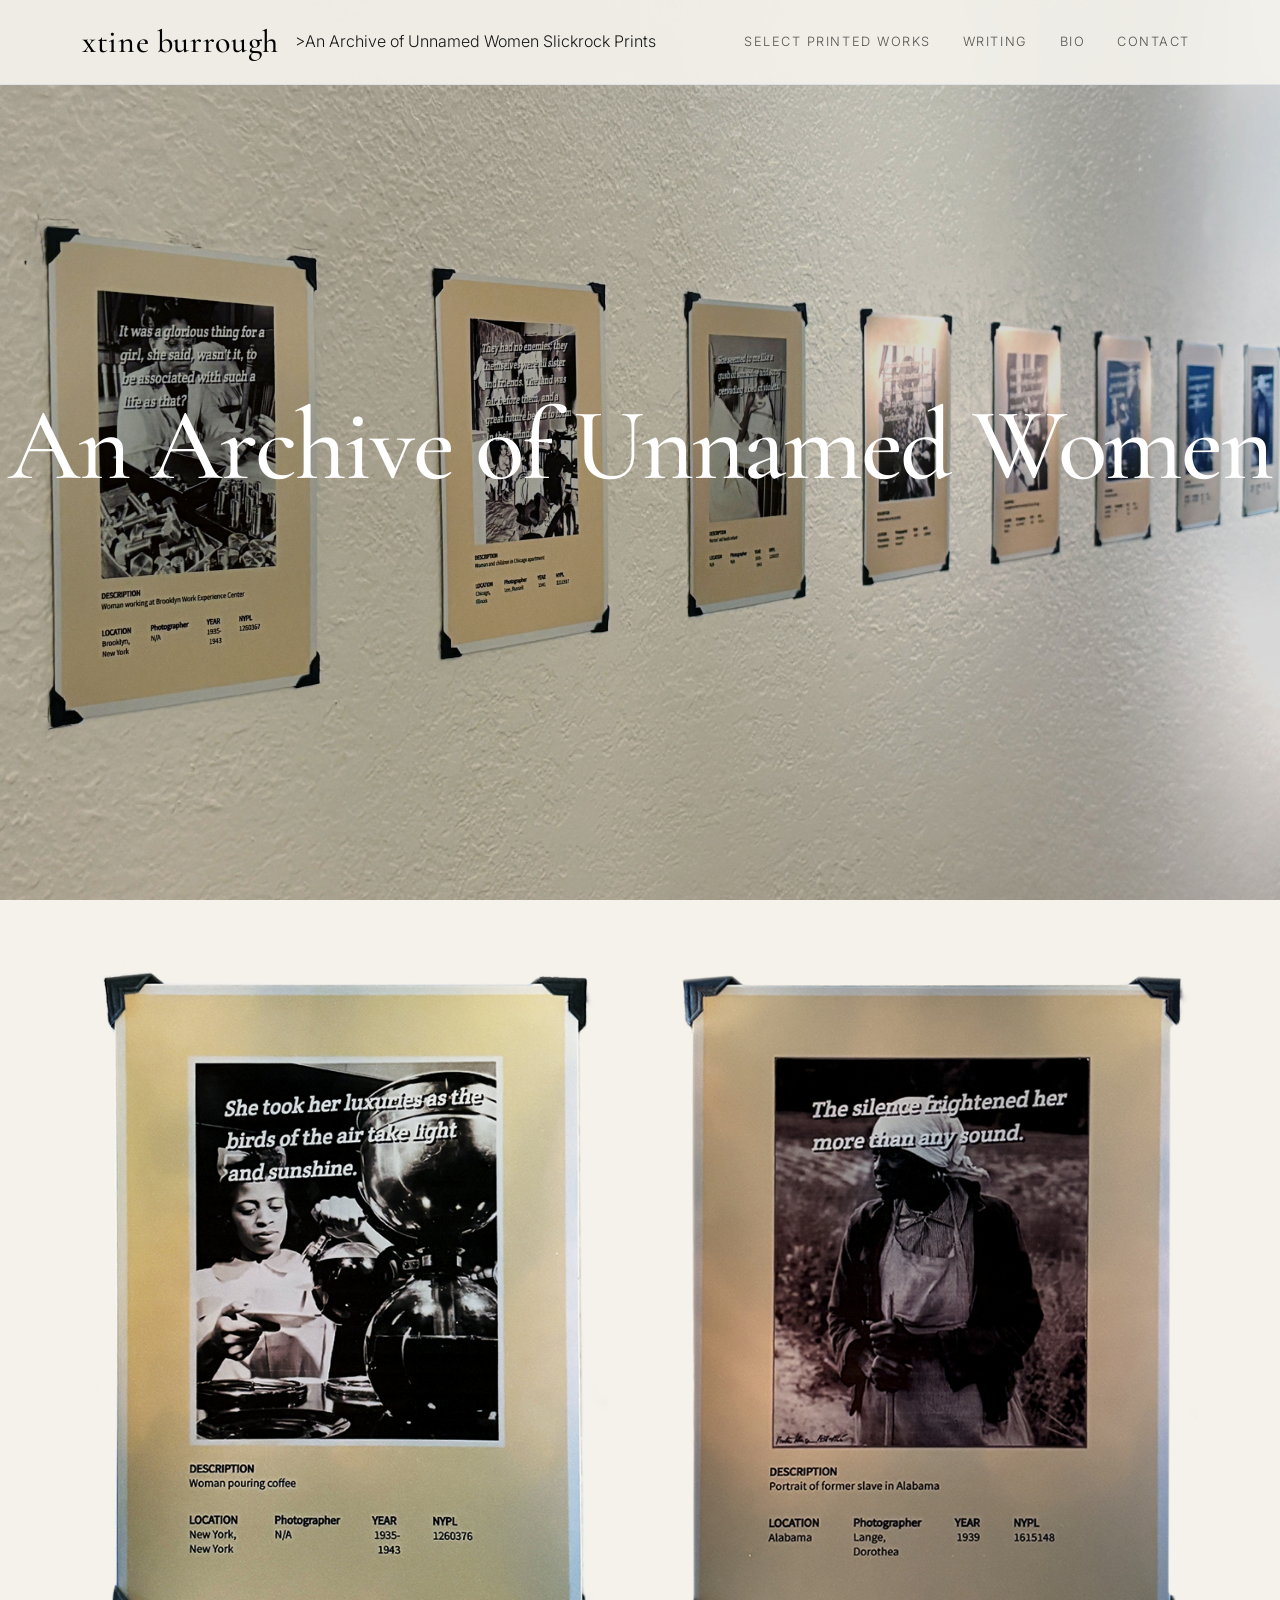
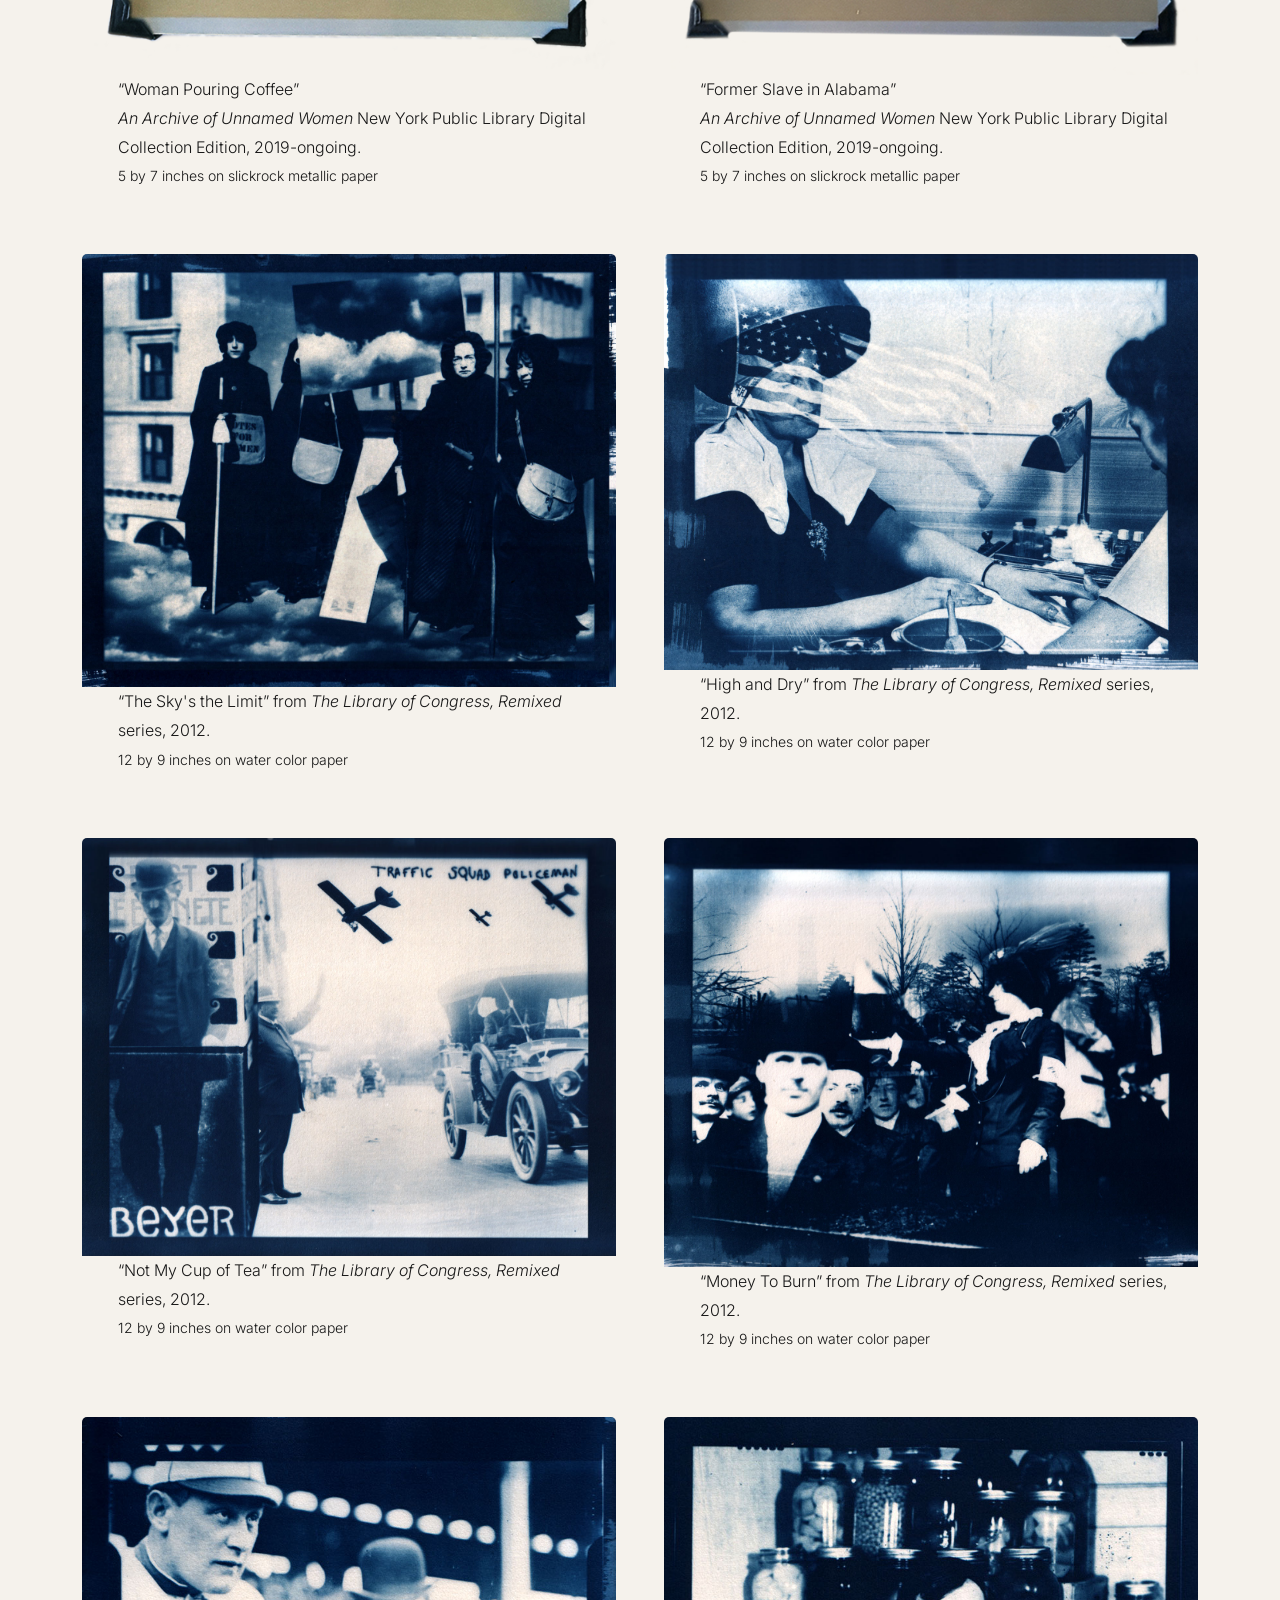
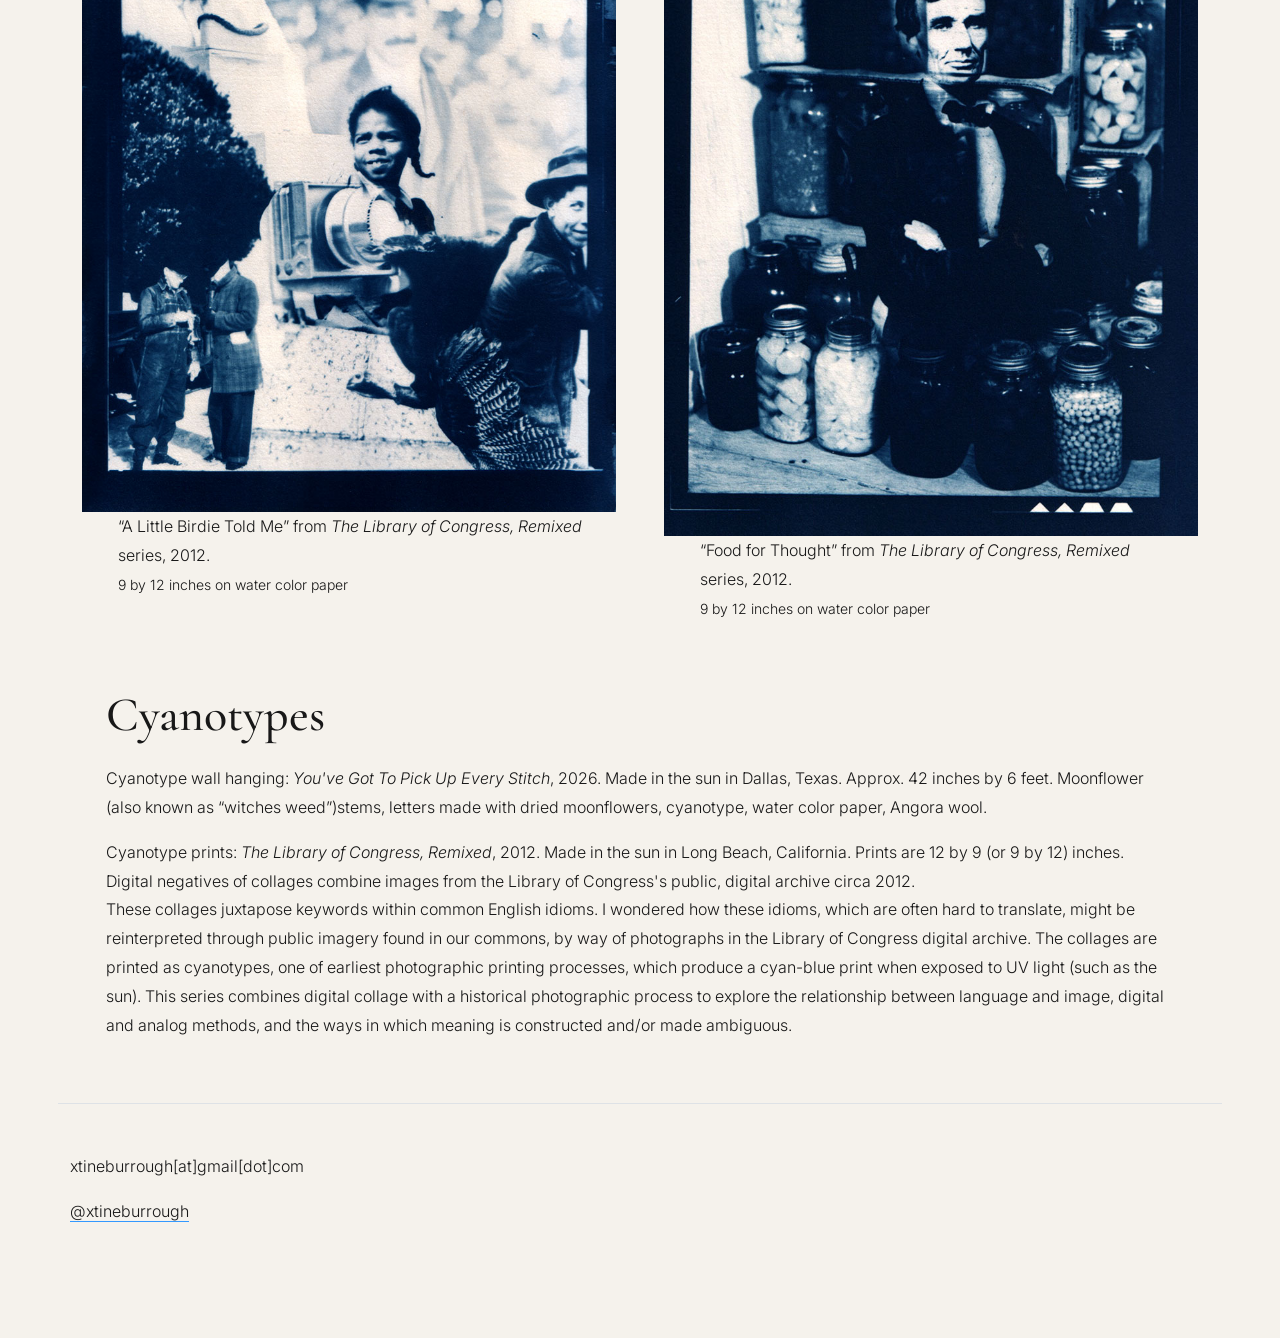
==== archive-unnamed.html @ 9125683d "updated tarot page" ====
<!doctype html>
<html lang="en">

<head>
  <meta charset="UTF-8" />
  <meta name="viewport" content="width=device-width, initial-scale=1.0" />
  <title>xtine burrough</title>
  <link href="https://cdn.jsdelivr.net/npm/bootstrap@5.3.3/dist/css/bootstrap.min.css" rel="stylesheet" />
  <link rel="preconnect" href="https://fonts.googleapis.com" />
  <link rel="preconnect" href="https://fonts.gstatic.com" crossorigin />
  <link
    href="https://fonts.googleapis.com/css2?family=Cormorant+Garamond:wght@400;500;600&family=Inter:wght@300;400;500;600&display=swap"
    rel="stylesheet" />
  <link rel="stylesheet" href="styles.css" />
  <style>
    .card-body p {
      margin: -1rem 1.5rem 0 2.25rem;
    }
  </style>
</head>

<body>
  <nav class="navbar navbar-expand-lg bg-white border-bottom fixed-top">
    <div class="container">
      <a class="navbar-brand" href="index.html">xtine burrough</a> >An Archive of Unnamed Women Slickrock Prints
      <button class="navbar-toggler" type="button" data-bs-toggle="collapse" data-bs-target="#mainNav">
        <span class="navbar-toggler-icon"></span>
      </button>
      <div class="collapse navbar-collapse" id="mainNav">
        <ul class="navbar-nav ms-auto">
          <li class="nav-item">
            <a class="nav-link" href="index.html#work">Select Printed Works</a>
          </li>
          <li class="nav-item">
            <a class="nav-link" href="index.html#writing">Writing</a>
          </li>
          <li class="nav-item">
            <a class="nav-link" href="index.html#bio">Bio</a>
          </li>
          <li class="nav-item">
            <a class="nav-link" href="index.html#contact">Contact</a>
          </li>
        </ul>
      </div>
    </div>
  </nav>
  <!-- HERO SECTION-->
  <section class="hero">
    <img src="images/archive-unnamedwomen-hero.jpg" alt="Featured Artwork" class="hero-image" />

    <div class="hero-overlay"></div>
    <div class="hero-content">
      <!-- <p class="hero-kicker">Artist x Educator x Author</p> -->

      <h1 class="hero-title">An Archive of Unnamed Women</h1>
    </div>
  </section>

  <!--CARDS/portfolio SECTION-->
  <section id="portfolio" class="container py-5">
    <div class="row g-5">
      <div class="col-md-6"> <!--EACH COL HAS 2 DIVS IN IT SO 3 CLOSINGS AT END-->
        <div class="card">
          <img src="images/archive-unnamed-woman-coffee.png" class="card-img-top img-fluid"
            alt="slickrock metal ink jet print">
          <div class="card-body">
            <p class="card-text">&ldquo;Woman Pouring Coffee&rdquo;
              <br><em>An Archive of Unnamed Women</em> New York Public Library Digital Collection Edition,
              2019-ongoing.<br> <small>5 by 7 inches on slickrock metallic paper</small></p>
          </div>
        </div>
      </div>

      <div class="col-md-6">
        <div class="card">
          <img src="images/archive-unnamed-woman-formerslave.png" class="card-img-top img-fluid"
            alt="slickrock metal ink jet print">
          <div class="card-body">
             <p class="card-text">&ldquo;Former Slave in Alabama&rdquo;
              <br><em>An Archive of Unnamed Women</em> New York Public Library Digital Collection Edition,
              2019-ongoing.<br> <small>5 by 7 inches on slickrock metallic paper</small></p>
          </div>
        </div>
      </div>

      <div class="col-md-6">
        <div class="card">
          <img src="images/cyan-theSkysTheLimit-lg.jpg" class="card-img-top img-fluid"
            alt="cyanotype print digital negatives">
          <div class="card-body">
            <p class="card-text">&ldquo;The Sky&apos;s the Limit&rdquo; from <em>The Library of Congress, Remixed
              </em>series, 2012. <br> <small>12 by 9 inches on water color paper</small></p>
          </div>
        </div>
      </div>

      <div class="col-md-6">
        <div class="card">
          <img src="images/cyan-highAndDry-lg.jpg" class="card-img-top img-fluid"
            alt="cyanotype print digital negatives">
          <div class="card-body">
            <p class="card-text">&ldquo;High and Dry&rdquo; from <em>The Library of Congress, Remixed </em>series, 2012.
              <br> <small>12 by 9 inches on water color paper</small></p>
          </div>
        </div>
      </div>

      <div class="col-md-6">
        <div class="card">
          <img src="images/cyan-notMyCupOfTea-lg.jpg" class="card-img-top img-fluid"
            alt="cyanotype print digital negatives">
          <div class="card-body">
            <p class="card-text">&ldquo;Not My Cup of Tea&rdquo; from <em>The Library of Congress, Remixed </em>series,
              2012. <br> <small>12 by 9 inches on water color paper</small></p>
          </div>
        </div>
      </div>

      <div class="col-md-6">
        <div class="card">
          <img src="images/cyan-moneyToBurn-lg.jpg" class="card-img-top img-fluid"
            alt="cyanotype print digital negatives">
          <div class="card-body">
            <p class="card-text">&ldquo;Money To Burn&rdquo; from <em>The Library of Congress, Remixed </em>series,
              2012. <br> <small>12 by 9 inches on water color paper</small></p>
          </div>
        </div>
      </div>

      <div class="col-md-6">
        <div class="card">
          <img src="images/cyan-aLittleBirdieToldMe-lg.jpg" class="card-img-top img-fluid"
            alt="cyanotype print digital negatives">
          <div class="card-body">
            <p class="card-text">&ldquo;A Little Birdie Told Me&rdquo; from <em>The Library of Congress, Remixed
              </em>series, 2012. <br> <small>9 by 12 inches on water color paper</small></p>
          </div>
        </div>
      </div>

      <div class="col-md-6">
        <div class="card">
          <img src="images/cyan-foodForThought-lg.jpg" class="card-img-top img-fluid"
            alt="cyanotype print digital negatives">
          <div class="card-body">
            <p class="card-text">&ldquo;Food for Thought&rdquo; from <em>The Library of Congress, Remixed </em>series,
              2012. <br> <small>9 by 12 inches on water color paper</small></p>
          </div>
        </div>
      </div>

      <section id="about" class="container p-5">
        <h2>Cyanotypes</h2>
        <p>
          Cyanotype wall hanging: <em>You've Got To Pick Up Every Stitch</em>, 2026. Made in the sun in Dallas, Texas.
          Approx. 42 inches by 6 feet. Moonflower (also known as &ldquo;witches weed&rdquo;)stems, letters made with dried
          moonflowers, cyanotype, water color paper, Angora wool.
        </p>

        <p>Cyanotype prints: <em>The Library of Congress, Remixed</em>, 2012. Made in the sun in Long Beach, California.
          Prints are 12 by 9 (or 9 by 12) inches. Digital negatives of collages combine images from the Library of Congress&apos;s
          public, digital archive circa 2012.<br>
          These collages juxtapose keywords within common English idioms. I wondered how these
          idioms, which are often hard to translate,
          might be reinterpreted through public imagery found in our commons, by way of photographs in the Library of Congress digital archive.
          The collages are printed as cyanotypes, one of earliest photographic printing processes, which produce a cyan-blue
          print when exposed to UV light (such as the sun). This series combines digital collage with a historical
          photographic process to explore
          the relationship between language and image, digital and analog methods, and the ways in which meaning is constructed and/or made ambiguous.
        </p>

      </section>
      <footer id="contact" class="container py-5 border-top">
      <p>xtineburrough[at]gmail[dot]com</p>
      <p><a href = "https://www.instagram.com/@xtineburrough" title="instagram" style="border-bottom: 1px solid #3399FF;">@xtineburrough</a></p>
    </footer>
      <script src="https://cdn.jsdelivr.net/npm/bootstrap@5.3.3/dist/js/bootstrap.bundle.min.js"></script>
</body>

</html>
---- styles.css ----
/* =====================================
   XTINE BURROUGH
   Contemporary Portfolio Styles
===================================== */

:root {
    --bg: #f5f2ec;
    --surface: #ffffff;
    --text: #181818;
    --muted: #707070;
    --border: rgba(0, 0, 0, 0.08);
    --navbar-height: 4.75rem;
    --carousel-top-offset: clamp(1.25rem, 2.5vh, 2.5rem);

    --transition: 0.35s ease;
}

/* =====================================
   Base
===================================== */

html {
    scroll-behavior: smooth;
}

body {
    background: var(--bg);
    color: var(--text);

    font-family: "Inter", sans-serif;
    font-weight: 300;
    line-height: 1.8;

    -webkit-font-smoothing: antialiased;
    text-rendering: optimizeLegibility;
}

img {
    max-width: 100%;
    /* display: block; */
}

a {
    color: inherit;
    text-decoration: none;
}

a:hover {
    color: inherit;
}

/* =====================================
   Navigation
===================================== */

.navbar {
    background: rgba(245, 242, 236, 0.92) !important;
    backdrop-filter: blur(20px);
    transition: var(--transition);
    min-height: var(--navbar-height);
}

.navbar-brand {
    font-family: "Cormorant Garamond", serif;
    font-size: 2rem;
    font-weight: 500;
    letter-spacing: 0.02em;
}

.nav-link {
    text-transform: uppercase;
    letter-spacing: 0.12em;
    font-size: 0.8rem;
    margin-left: 1rem;
}

.nav-link:hover {
    opacity: 0.6;
}

/* =====================================
   Hero
===================================== */

.hero-kicker,
.text-uppercase.text-secondary {
    letter-spacing: 0.35em;
    font-size: 1.25rem;
    margin-bottom: 1rem;
    color:rgba(248, 239, 199, .9);
    background-color: rgba(0, 0, 0, 0.8);;
}

.hero-title,
h1 {
    font-family: "Cormorant Garamond", serif;
    font-weight: 500;
    line-height: 0.95;
    letter-spacing: -0.02em;
}
/* overlay */
.hero {
    position: relative;
    height: 100vh;
    overflow: hidden;
}

.hero-image {
    position: absolute;
    inset: 0;
    width: 100%;
    height: 100%;
    object-fit: cover;
}

.hero-overlay {
    position: absolute;
    inset: 0;
    background: rgba(0,0,0,.15);
}

.hero-content {
    position: relative;
    z-index: 2;
    height: 100%;
    display: flex;
    flex-direction: column;
    justify-content: center;
    align-items: center;
    color: white;
    text-align: center;
}

.hero-title {
    font-family: "Cormorant Garamond", serif;
    font-size: clamp(3rem, 8vw, 7rem);
    line-height: 0.95;
}
/* =====================================
   Sections
===================================== */
.hero {
    text-align: center;
}
section {
    position: relative;
}

h2 {
    font-family: "Cormorant Garamond", serif;
    font-size: 3rem;
    font-weight: 500;
    margin-bottom: 1.25rem;
}

h3 {
    font-family: "Cormorant Garamond", serif;
    font-size: 2rem;
    margin-bottom: 1rem;
    font-weight: 500;
}

p {
    color: var(--text);
}

/* =====================================
   Work Cards
===================================== */

.card {
    border: none;
    background: transparent;
}

.card-body {
    padding: 1rem 0;
}
.card-text {
    font-size: 1rem;
    margin: 0 0 0.5rem 0;
}
.project-card,
.card {
    transition: var(--transition);
}

.project-card:hover,
.card:hover {
    transform: translateY(-4px);
}

.project-card h3,
.card h3 {
    transition: var(--transition);
}

.project-card:hover h3,
.card:hover h3 {
    opacity: 0.7;
}

/* =====================================
   Publications
===================================== */

.publication {
    display: flex;
    justify-content: space-between;
    align-items: center;

    padding: 1.8rem 0;

    border-top: 1px solid var(--border);

    transition: var(--transition);
}

.publication:hover {
    padding-left: 0.5rem;
}

.publication span:last-child {
    color: var(--muted);
}

/* =====================================
   About Section
===================================== */

.about-text {
    font-size: 1.15rem;
    max-width: 700px;
}

.btn {
    border-radius: 0;
    padding: 0.9rem 1.6rem;
    text-transform: uppercase;
    letter-spacing: 0.08em;
    font-size: 0.8rem;
}

.btn-outline-dark:hover {
    background: #111;
}

#portfolio-description {
    font-size: 1.15rem;
    max-width: 700px;

}
/* =====================================
   Carousel
===================================== */

#heroCarousel {
    margin-top: calc(var(--navbar-height) + var(--carousel-top-offset));
    padding-top: 0;
}

.carousel-inner {
    overflow: visible;
}

.captions {
    color:rgba(255, 255, 200, 1);
    background-color:rgba(0, 0, 0, 0.8)
}
.carousel-item img {
    display: block;
    max-width: 1900px;
    width: 100%;
    height: calc(100vh - var(--navbar-height) - 2.5rem);
    min-height: 18rem;
    object-fit: contain;
    object-position: center top;
}

.carousel-item {
    vertical-align: top;
}
/* =====================================
   Footer
===================================== */

footer {
    margin-top: 6rem;
    padding-top: 3rem;
    padding-bottom: 3rem;
}

.footer-content {
    display: flex;
    justify-content: space-between;
    align-items: center;

    border-top: 1px solid var(--border);
    padding-top: 2rem;

    color: var(--muted);
}

/* =====================================
   Utilities
===================================== */

.lead {
    color: var(--muted);
    font-size: 1.2rem;
}

.text-secondary {
    color: var(--muted) !important;
}
mark {
    background-color: white;
    color: black;
}

/* =====================================
   Large Screens
===================================== */

@media (min-width: 1400px) {

    .container {
        max-width: 1320px;
    }

    .hero-title {
        font-size: 4.5rem;
    }
}

/* =====================================
   Tablets
===================================== */

@media (max-width: 992px) {
    :root {
        --navbar-height: 4rem;
        --carousel-top-offset: clamp(0.75rem, 1.5vh, 1.5rem);
    }

    .hero-title {
        font-size: 2rem;
    }

    h2 {
        font-size: 1.5rem;
    }

    .publication {
        flex-direction: column;
        align-items: flex-start;
        gap: 0.4rem;
    }
     #portfolio-description {
        flex-direction: column;
        gap: 1rem;
        margin: 0;
    }
}

/* =====================================
   Mobile
===================================== */

@media (max-width: 768px) {
    :root {
        --navbar-height: 3.5rem;
        --carousel-top-offset: clamp(0.5rem, 1vh, 1rem);
    }

    .hero-title {
        font-size: 1.5rem;
    }

    h2 {
        font-size: 1.2rem;
    }

    h3 {
        font-size: 1rem;
    }

    .carousel-item, .carousel-item img {
        margin-top: calc(var(--navbar-height) * .8);
        height: calc(100vh - var(--navbar-height) - 1.25rem);
        min-height: 10rem;
    }

    .footer-content {
        flex-direction: column;
        gap: 1rem;
        align-items: flex-start;
    }

    .navbar-brand {
        font-size: 1.5rem;
    }
    #portfolio-description {
        flex-direction: column;
        gap: 1rem;
        margin: 0;
    }
}
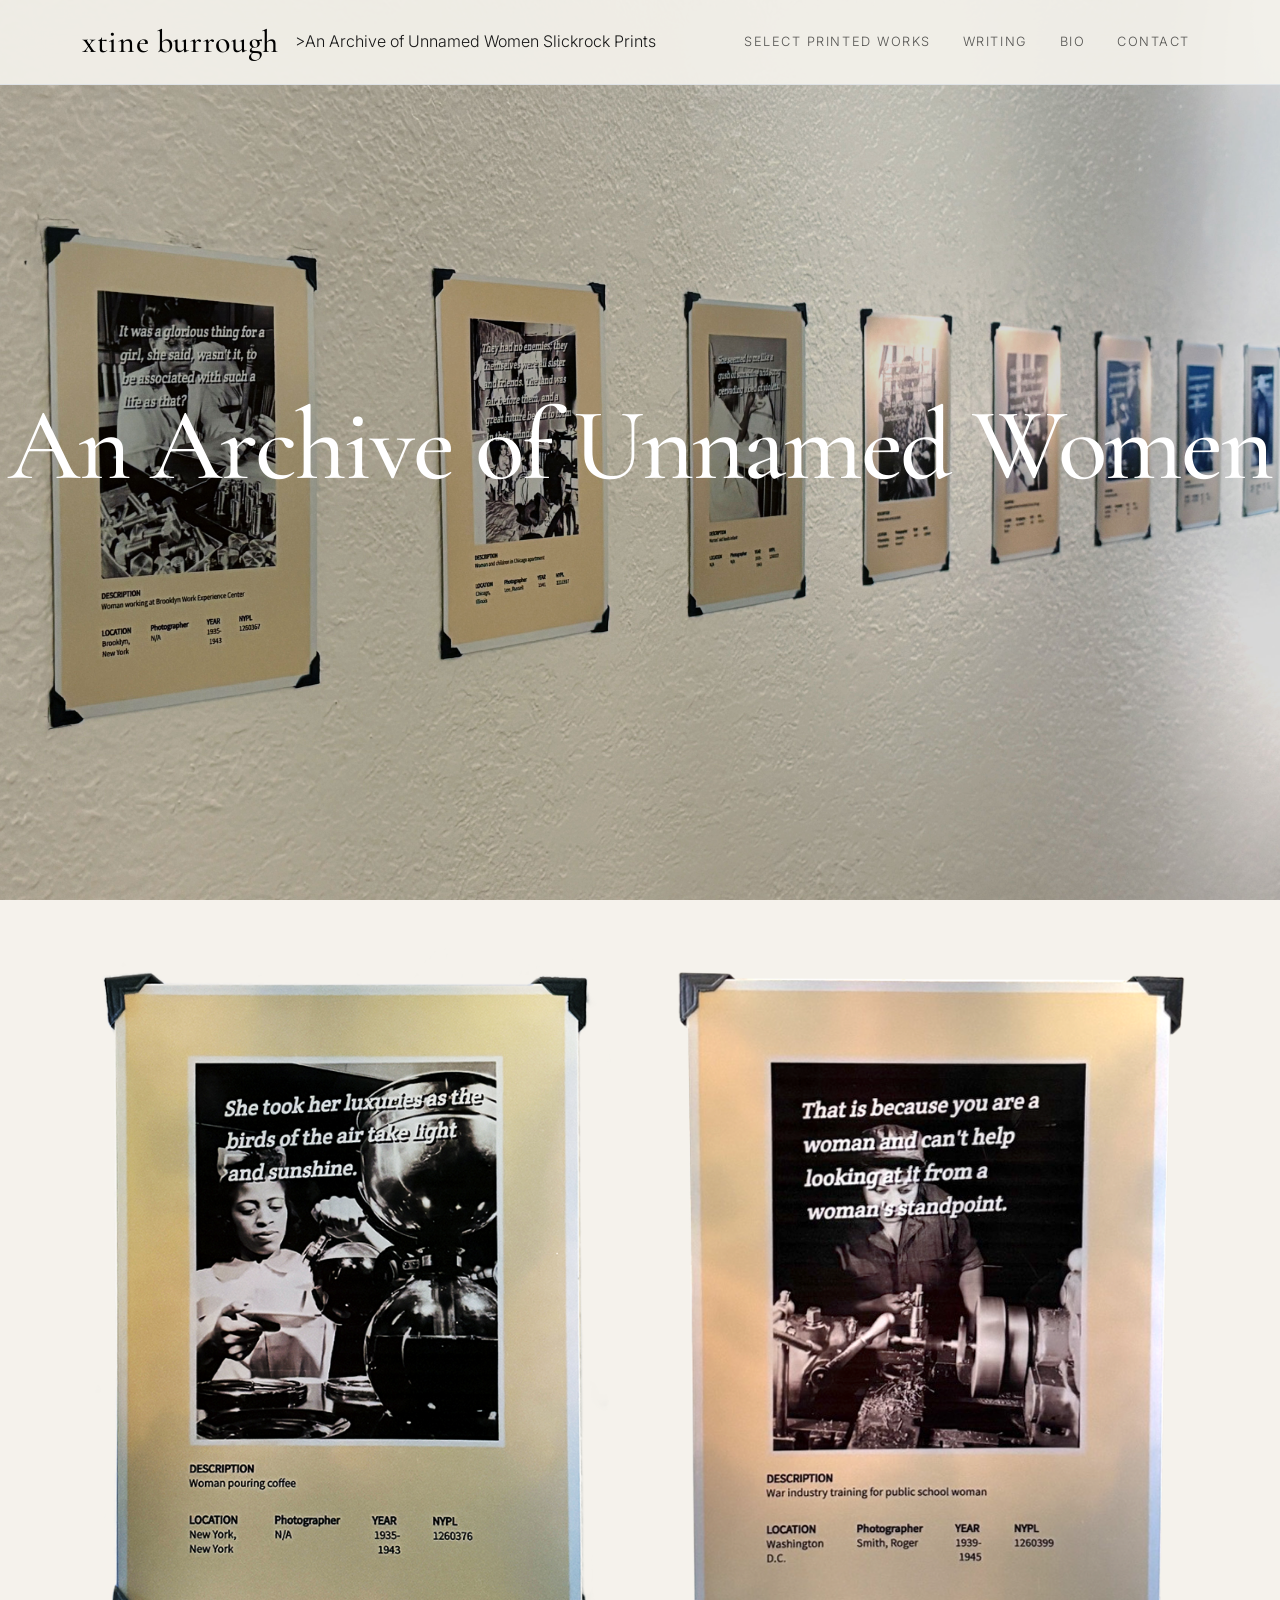
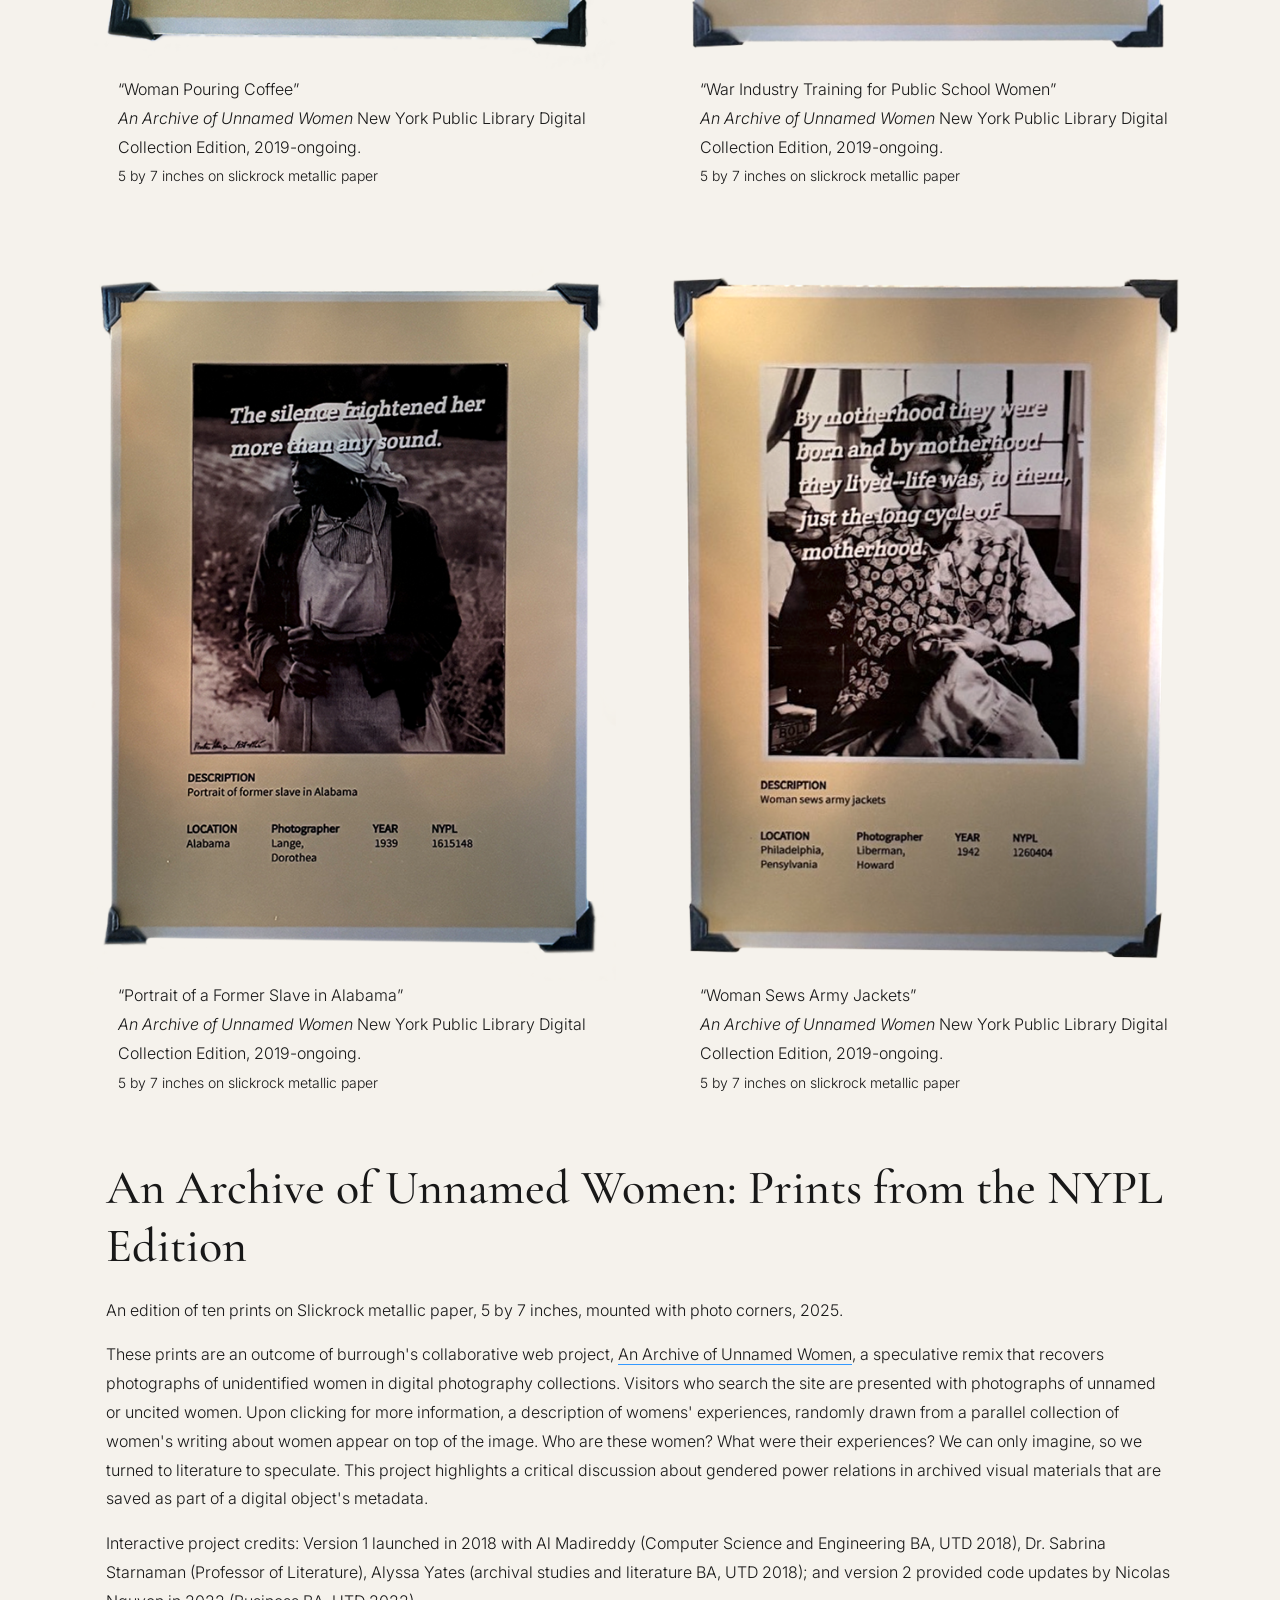
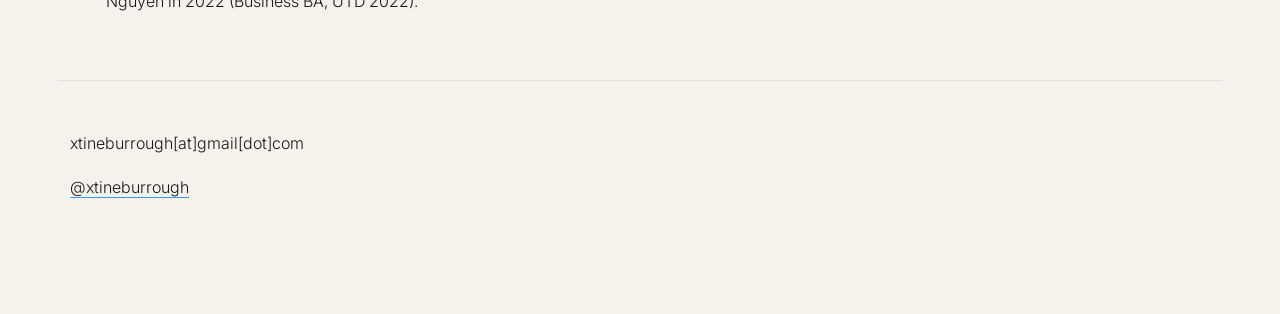
==== commit 2b66a9f6: "added photos to archive of unnamed women" ====
--- a/archive-unnamed.html
+++ b/archive-unnamed.html
@@ -73,10 +73,10 @@
 
       <div class="col-md-6">
         <div class="card">
-          <img src="images/archive-unnamed-woman-formerslave.png" class="card-img-top img-fluid"
+          <img src="images/archive-unnamed-woman-warindustrytraining.png" class="card-img-top img-fluid"
             alt="slickrock metal ink jet print">
           <div class="card-body">
-             <p class="card-text">&ldquo;Former Slave in Alabama&rdquo;
+             <p class="card-text">&ldquo;War Industry Training for Public School Women&rdquo;
               <br><em>An Archive of Unnamed Women</em> New York Public Library Digital Collection Edition,
               2019-ongoing.<br> <small>5 by 7 inches on slickrock metallic paper</small></p>
           </div>
@@ -85,89 +85,54 @@
 
       <div class="col-md-6">
         <div class="card">
-          <img src="images/cyan-theSkysTheLimit-lg.jpg" class="card-img-top img-fluid"
-            alt="cyanotype print digital negatives">
+          <img src="images/archive-unnamed-woman-formerslave.png" class="card-img-top img-fluid"
+            alt="slickrock metal ink jet print">
           <div class="card-body">
-            <p class="card-text">&ldquo;The Sky&apos;s the Limit&rdquo; from <em>The Library of Congress, Remixed
-              </em>series, 2012. <br> <small>12 by 9 inches on water color paper</small></p>
+             <p class="card-text">&ldquo;Portrait of a Former Slave in Alabama&rdquo;
+              <br><em>An Archive of Unnamed Women</em> New York Public Library Digital Collection Edition,
+              2019-ongoing.<br> <small>5 by 7 inches on slickrock metallic paper</small></p>
           </div>
         </div>
       </div>
 
       <div class="col-md-6">
         <div class="card">
-          <img src="images/cyan-highAndDry-lg.jpg" class="card-img-top img-fluid"
-            alt="cyanotype print digital negatives">
+          <img src="images/archive-unnamed-woman-sewsarmy.png" class="card-img-top img-fluid"
+            alt="slickrock metal ink jet print">
           <div class="card-body">
-            <p class="card-text">&ldquo;High and Dry&rdquo; from <em>The Library of Congress, Remixed </em>series, 2012.
-              <br> <small>12 by 9 inches on water color paper</small></p>
+             <p class="card-text">&ldquo;Woman Sews Army Jackets&rdquo;
+              <br><em>An Archive of Unnamed Women</em> New York Public Library Digital Collection Edition,
+              2019-ongoing.<br> <small>5 by 7 inches on slickrock metallic paper</small></p>
           </div>
         </div>
       </div>
 
-      <div class="col-md-6">
-        <div class="card">
-          <img src="images/cyan-notMyCupOfTea-lg.jpg" class="card-img-top img-fluid"
-            alt="cyanotype print digital negatives">
-          <div class="card-body">
-            <p class="card-text">&ldquo;Not My Cup of Tea&rdquo; from <em>The Library of Congress, Remixed </em>series,
-              2012. <br> <small>12 by 9 inches on water color paper</small></p>
-          </div>
-        </div>
-      </div>
 
-      <div class="col-md-6">
-        <div class="card">
-          <img src="images/cyan-moneyToBurn-lg.jpg" class="card-img-top img-fluid"
-            alt="cyanotype print digital negatives">
-          <div class="card-body">
-            <p class="card-text">&ldquo;Money To Burn&rdquo; from <em>The Library of Congress, Remixed </em>series,
-              2012. <br> <small>12 by 9 inches on water color paper</small></p>
-          </div>
-        </div>
-      </div>
-
-      <div class="col-md-6">
-        <div class="card">
-          <img src="images/cyan-aLittleBirdieToldMe-lg.jpg" class="card-img-top img-fluid"
-            alt="cyanotype print digital negatives">
-          <div class="card-body">
-            <p class="card-text">&ldquo;A Little Birdie Told Me&rdquo; from <em>The Library of Congress, Remixed
-              </em>series, 2012. <br> <small>9 by 12 inches on water color paper</small></p>
-          </div>
-        </div>
-      </div>
-
-      <div class="col-md-6">
-        <div class="card">
-          <img src="images/cyan-foodForThought-lg.jpg" class="card-img-top img-fluid"
-            alt="cyanotype print digital negatives">
-          <div class="card-body">
-            <p class="card-text">&ldquo;Food for Thought&rdquo; from <em>The Library of Congress, Remixed </em>series,
-              2012. <br> <small>9 by 12 inches on water color paper</small></p>
-          </div>
-        </div>
-      </div>
 
       <section id="about" class="container p-5">
-        <h2>Cyanotypes</h2>
+        <h2>An Archive of Unnamed Women: Prints from the NYPL Edition</h2>
         <p>
-          Cyanotype wall hanging: <em>You've Got To Pick Up Every Stitch</em>, 2026. Made in the sun in Dallas, Texas.
-          Approx. 42 inches by 6 feet. Moonflower (also known as &ldquo;witches weed&rdquo;)stems, letters made with dried
-          moonflowers, cyanotype, water color paper, Angora wool.
+          An edition of ten prints on Slickrock metallic paper, 5 by 7 inches, mounted with photo corners, 2025.
         </p>
 
-        <p>Cyanotype prints: <em>The Library of Congress, Remixed</em>, 2012. Made in the sun in Long Beach, California.
-          Prints are 12 by 9 (or 9 by 12) inches. Digital negatives of collages combine images from the Library of Congress&apos;s
-          public, digital archive circa 2012.<br>
-          These collages juxtapose keywords within common English idioms. I wondered how these
-          idioms, which are often hard to translate,
-          might be reinterpreted through public imagery found in our commons, by way of photographs in the Library of Congress digital archive.
-          The collages are printed as cyanotypes, one of earliest photographic printing processes, which produce a cyan-blue
-          print when exposed to UV light (such as the sun). This series combines digital collage with a historical
-          photographic process to explore
-          the relationship between language and image, digital and analog methods, and the ways in which meaning is constructed and/or made ambiguous.
-        </p>
+        <p>
+          These prints are an outcome of burrough&apos;s collaborative web project, 
+          <a href = "https://archive-unnamed-women.vercel.app/" target="_blank" title="An Archive of Unnamed Women" style="border-bottom: 1px solid #3399ff;">
+            An Archive of Unnamed Women</a>, a speculative remix that recovers photographs of unidentified women
+          in digital photography collections. Visitors who search the site 
+          are presented with photographs of unnamed or uncited women. Upon clicking for more information, a 
+          description of womens&apos; experiences, randomly drawn from a parallel collection of women&apos;s writing about women
+          appear on top of the image. Who are these women? What were their experiences? We can only imagine, so we turned to literature to speculate.
+          This project highlights a critical discussion about gendered power relations in archived visual materials that 
+          are saved as part of a digital object&apos;s metadata.
+  </p>
+          <p>
+          Interactive project credits: Version 1
+          launched in 2018 with Al Madireddy (Computer Science and Engineering BA, UTD 2018), Dr. Sabrina Starnaman (Professor of Literature), Alyssa Yates (archival studies and literature BA, UTD 2018); and 
+          version 2 provided code updates by Nicolas Nguyen in 2022 (Business BA, UTD 2022).
+          </p>
+        
+      
 
       </section>
       <footer id="contact" class="container py-5 border-top">
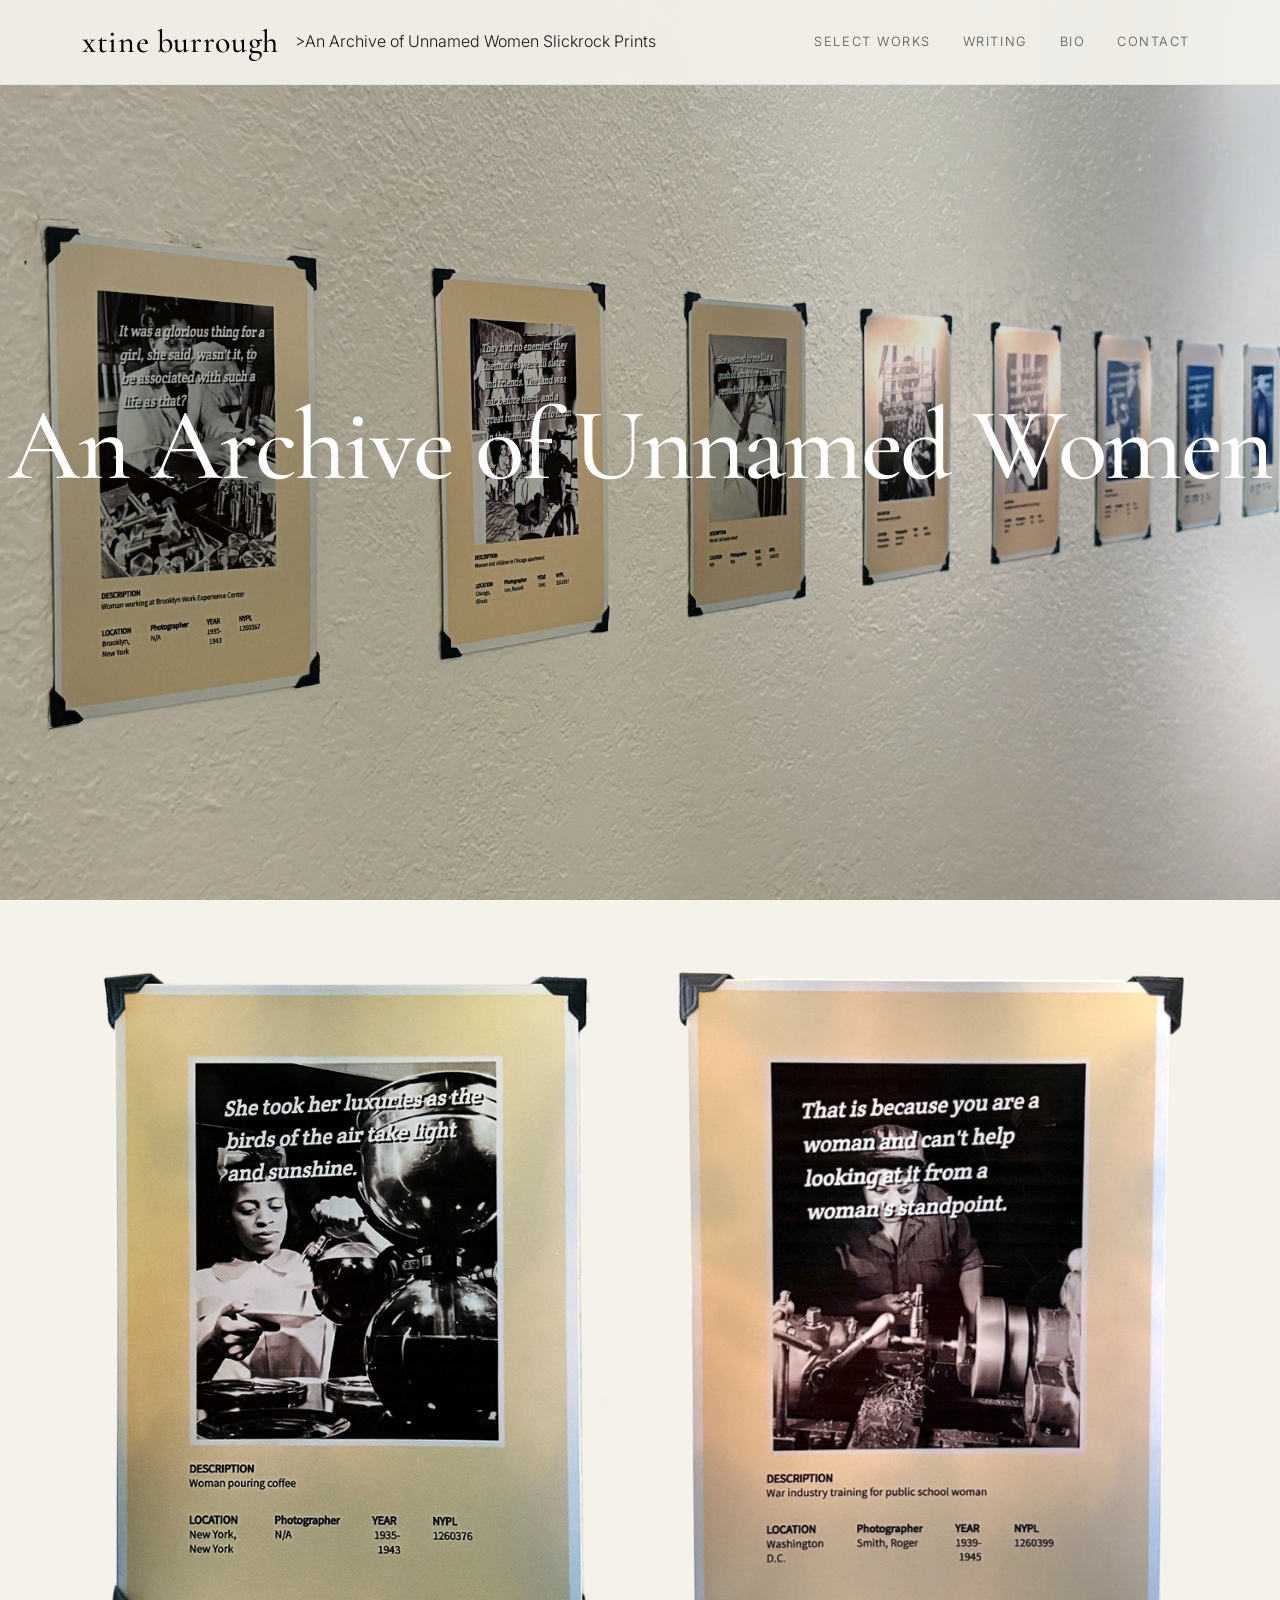
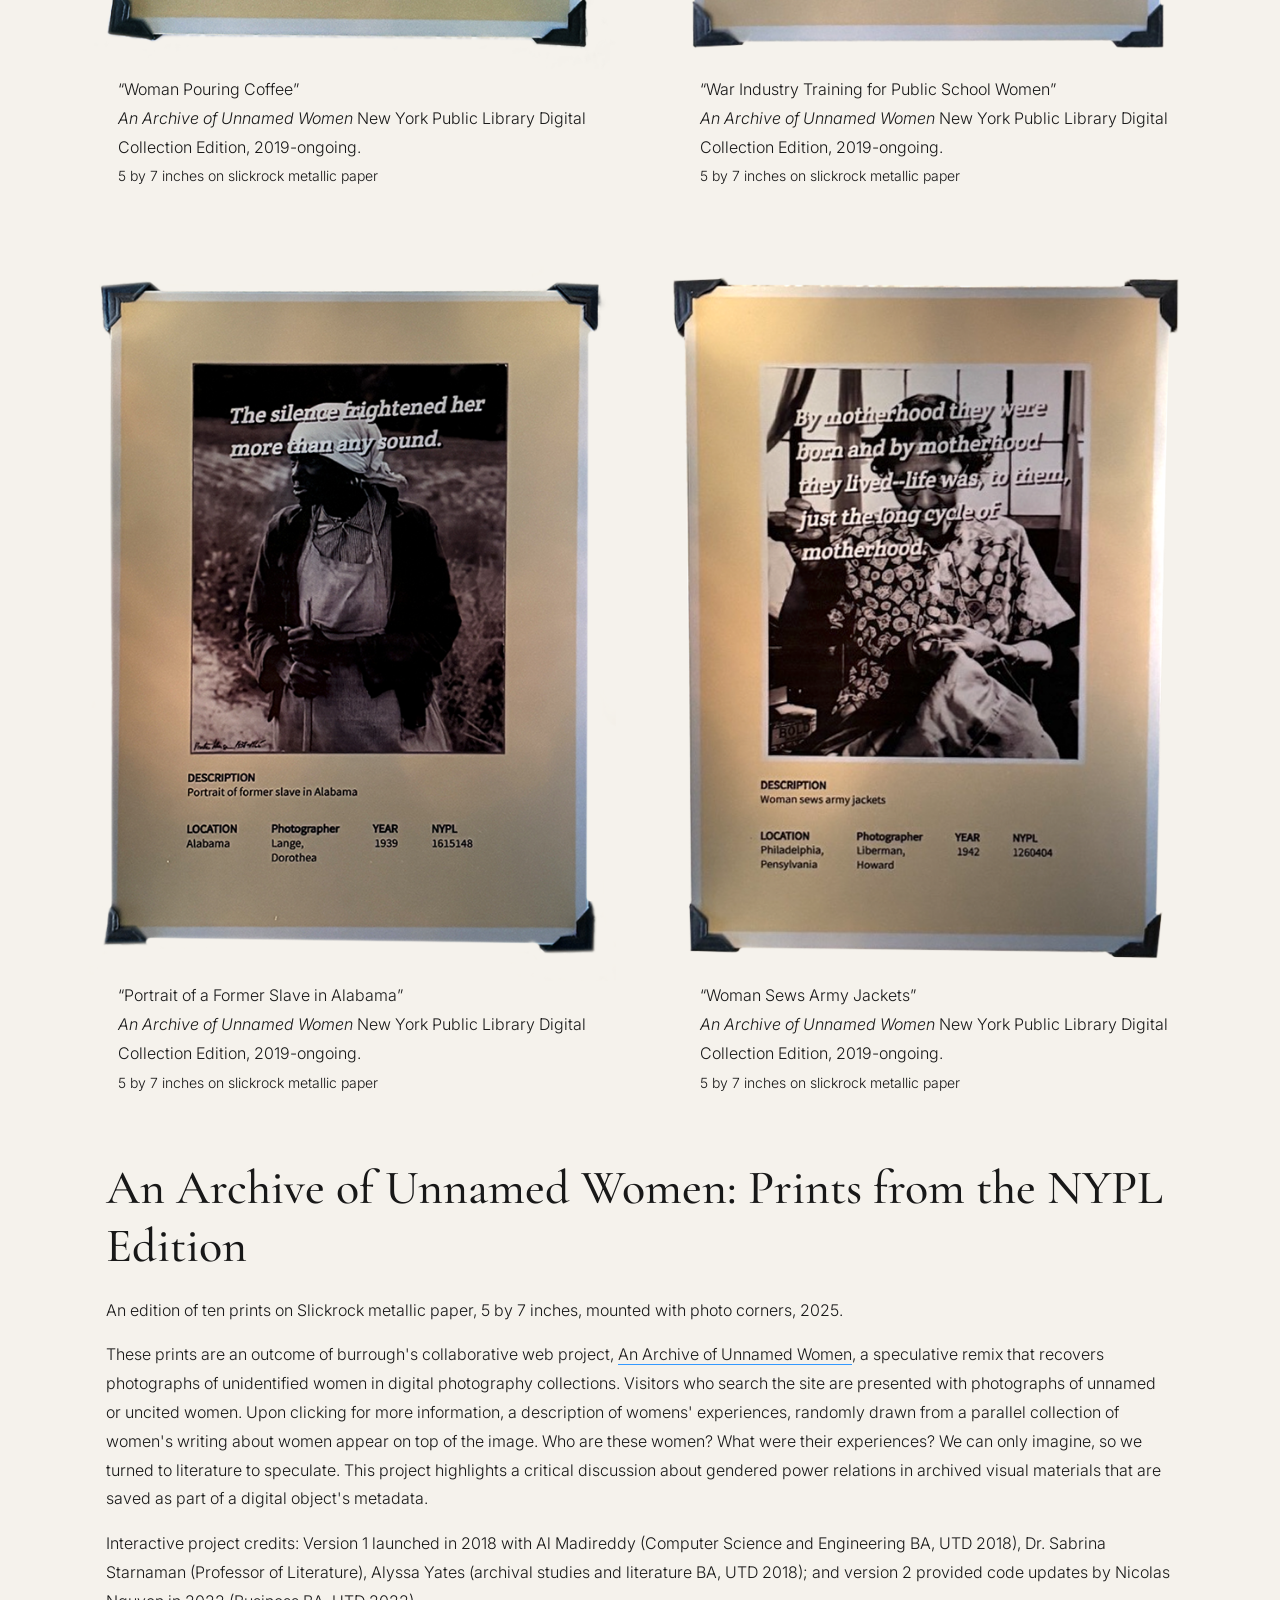
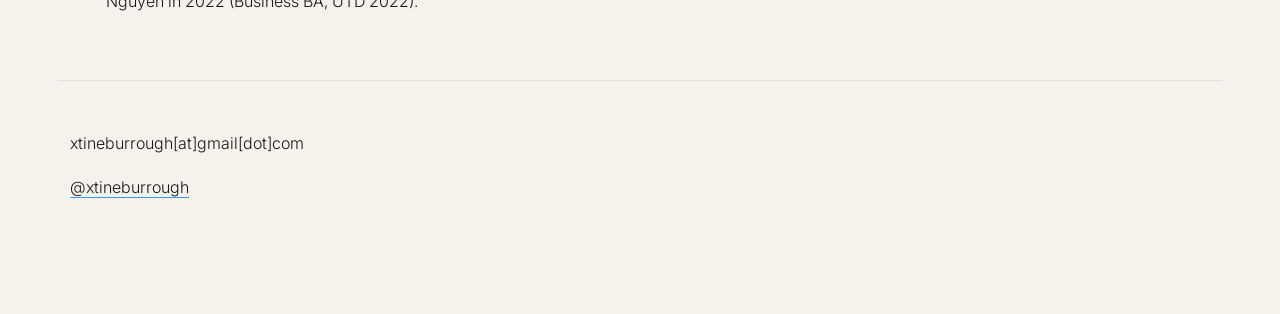
==== commit fb4f6041: "adjust nav" ====
--- a/archive-unnamed.html
+++ b/archive-unnamed.html
@@ -29,7 +29,7 @@
       <div class="collapse navbar-collapse" id="mainNav">
         <ul class="navbar-nav ms-auto">
           <li class="nav-item">
-            <a class="nav-link" href="index.html#work">Select Printed Works</a>
+            <a class="nav-link" href="index.html#work">Select Works</a>
           </li>
           <li class="nav-item">
             <a class="nav-link" href="index.html#writing">Writing</a>
